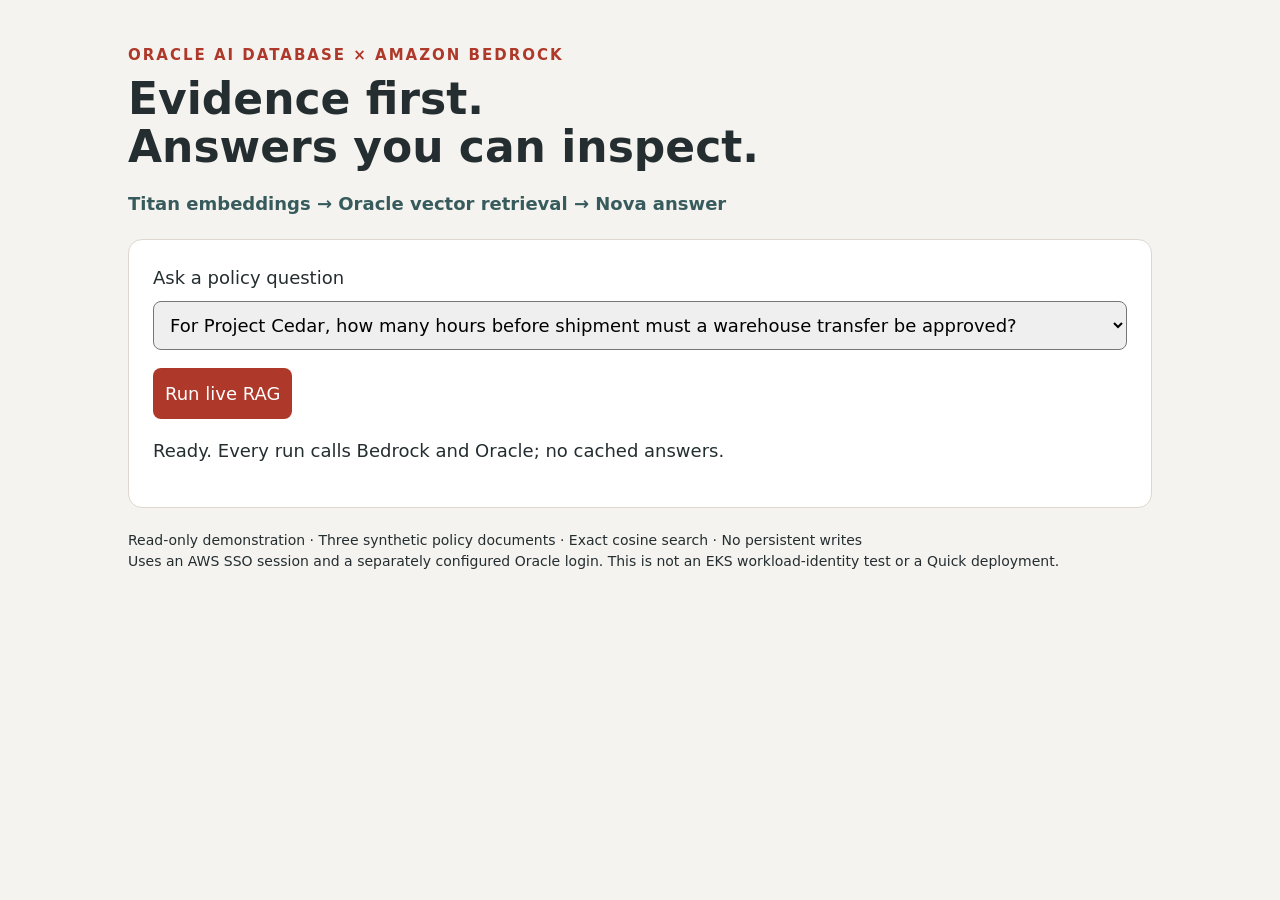
==== rag/index.html @ 85e560ea "Add verified Oracle Bedrock RAG demo, narrated walkthrough and recovery checkpoint" ====
<!doctype html><html lang="en"><meta charset="utf-8"><meta name="viewport" content="width=device-width, initial-scale=1"><title>Oracle + Bedrock | Evidence first</title>
<style>*{box-sizing:border-box}body{margin:0;background:#f5f3ef;color:#242d30;font:18px/1.5 system-ui}main{max-width:1080px;margin:auto;padding:40px 28px}h1{font-size:44px;line-height:1.1;margin:8px 0 16px}h2{font-size:24px}header small{color:#ae3829;font-weight:700;letter-spacing:2px}section{background:white;border:1px solid #ddd7cf;border-radius:14px;padding:24px;margin:22px 0}select,button{font:inherit;padding:12px;border-radius:8px;max-width:100%}select{width:100%;margin:10px 0 18px}button{background:#ae3829;color:white;border:0;cursor:pointer}button:disabled{opacity:.5}#answer{font-size:28px;font-weight:600}.evidence{border-top:1px solid #ddd;padding:16px 0}small,.muted{color:#56656c}.flow{color:#375b5c;font-weight:600}#status{min-height:28px}footer{font-size:14px}code{background:#efeeea;padding:3px 6px}@media(max-width:600px){main{padding:20px}h1{font-size:32px}}</style>
<main><header><small>ORACLE AI DATABASE × AMAZON BEDROCK</small><h1>Evidence first.<br>Answers you can inspect.</h1><p class="flow">Titan embeddings → Oracle vector retrieval → Nova answer</p></header>
<section><label for="question">Ask a policy question</label><select id="question"><option>For Project Cedar, how many hours before shipment must a warehouse transfer be approved?</option><option>For Project Cedar, how long is the warranty for replacement sensors?</option><option>On which day are Project Maple recycling collections?</option><option>What is the approved transfer policy for Project Aspen?</option></select><button id="ask">Run live RAG</button><p id="status" role="status">Ready. Every run calls Bedrock and Oracle; no cached answers.</p></section>
<section id="result" hidden><h2>Grounded answer</h2><p id="answer"></p><h2>Retrieved by Oracle</h2><div id="evidence"></div><p class="muted" id="verification"></p></section>
<footer>Read-only demonstration · Three synthetic policy documents · Exact cosine search · No persistent writes<br>Uses an AWS SSO session and a separately configured Oracle login. This is not an EKS workload-identity test or a Quick deployment.</footer></main><script src="/app.js"></script></html>
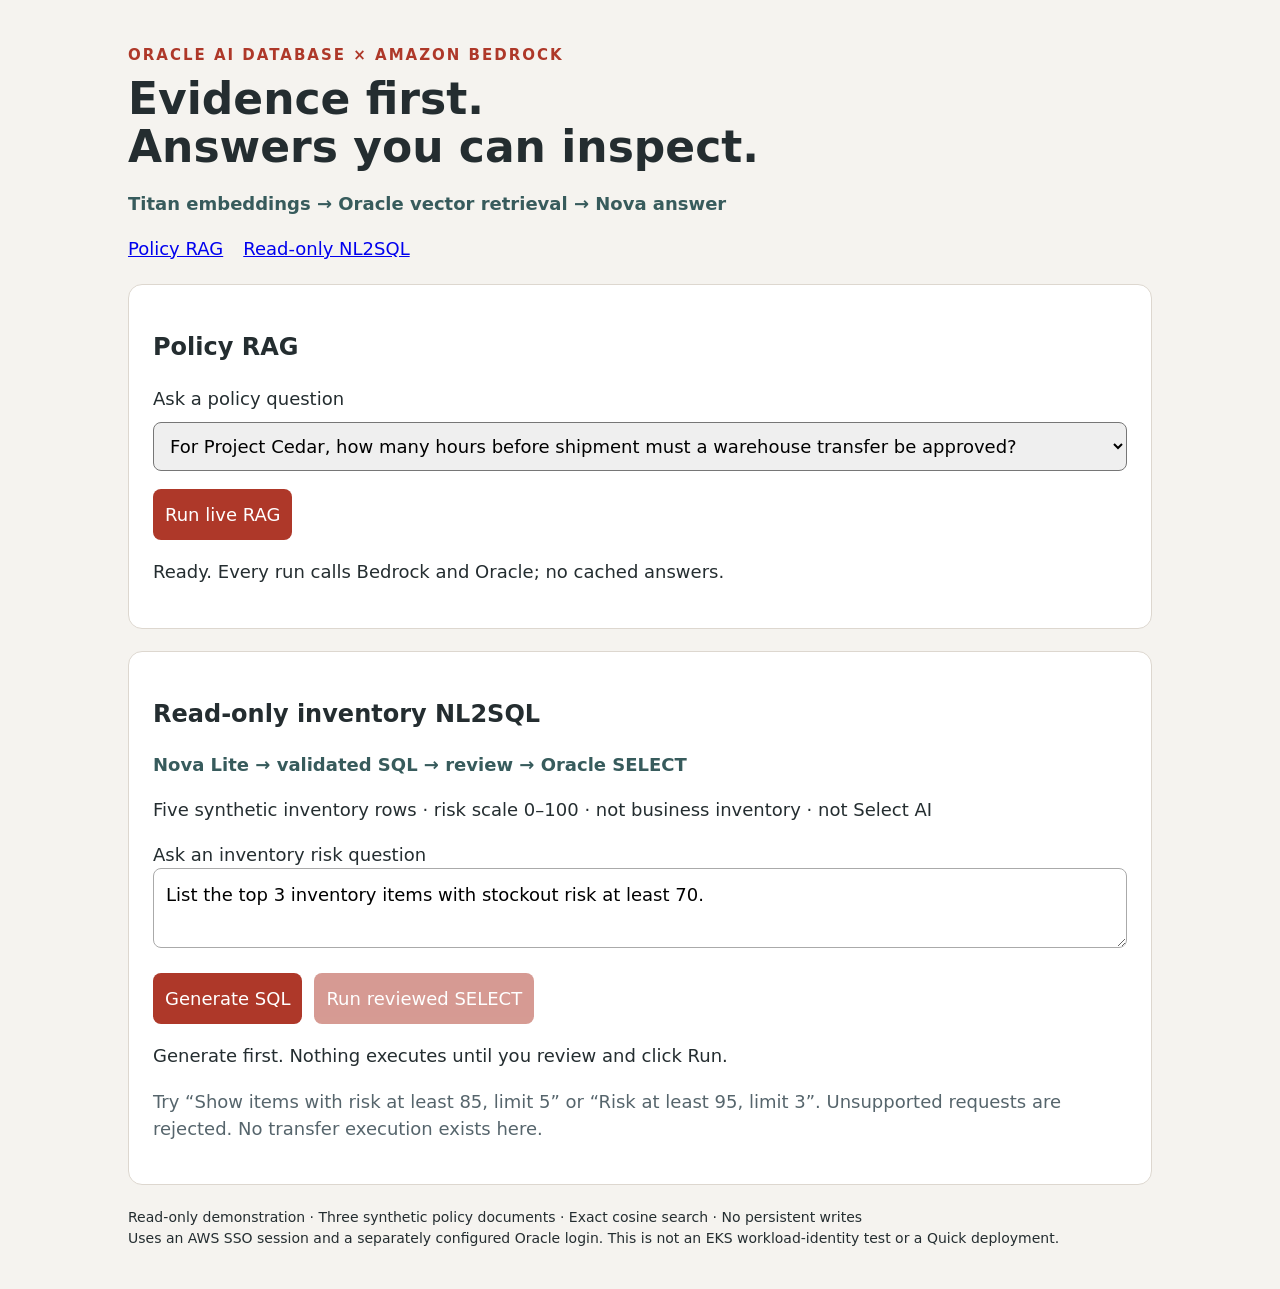
==== commit 094f1485: "Add bounded read-only Nova NL2SQL generation and review flow" ====
--- a/rag/index.html
+++ b/rag/index.html
@@ -1,6 +1,17 @@
-<!doctype html><html lang="en"><meta charset="utf-8"><meta name="viewport" content="width=device-width, initial-scale=1"><title>Oracle + Bedrock | Evidence first</title>
-<style>*{box-sizing:border-box}body{margin:0;background:#f5f3ef;color:#242d30;font:18px/1.5 system-ui}main{max-width:1080px;margin:auto;padding:40px 28px}h1{font-size:44px;line-height:1.1;margin:8px 0 16px}h2{font-size:24px}header small{color:#ae3829;font-weight:700;letter-spacing:2px}section{background:white;border:1px solid #ddd7cf;border-radius:14px;padding:24px;margin:22px 0}select,button{font:inherit;padding:12px;border-radius:8px;max-width:100%}select{width:100%;margin:10px 0 18px}button{background:#ae3829;color:white;border:0;cursor:pointer}button:disabled{opacity:.5}#answer{font-size:28px;font-weight:600}.evidence{border-top:1px solid #ddd;padding:16px 0}small,.muted{color:#56656c}.flow{color:#375b5c;font-weight:600}#status{min-height:28px}footer{font-size:14px}code{background:#efeeea;padding:3px 6px}@media(max-width:600px){main{padding:20px}h1{font-size:32px}}</style>
-<main><header><small>ORACLE AI DATABASE × AMAZON BEDROCK</small><h1>Evidence first.<br>Answers you can inspect.</h1><p class="flow">Titan embeddings → Oracle vector retrieval → Nova answer</p></header>
-<section><label for="question">Ask a policy question</label><select id="question"><option>For Project Cedar, how many hours before shipment must a warehouse transfer be approved?</option><option>For Project Cedar, how long is the warranty for replacement sensors?</option><option>On which day are Project Maple recycling collections?</option><option>What is the approved transfer policy for Project Aspen?</option></select><button id="ask">Run live RAG</button><p id="status" role="status">Ready. Every run calls Bedrock and Oracle; no cached answers.</p></section>
+<!doctype html><html lang="en"><meta charset="utf-8"><meta name="viewport" content="width=device-width, initial-scale=1"><title>Oracle + Bedrock | RAG and NL2SQL</title>
+<style>*{box-sizing:border-box}body{margin:0;background:#f5f3ef;color:#242d30;font:18px/1.5 system-ui}main{max-width:1080px;margin:auto;padding:40px 28px}h1{font-size:44px;line-height:1.1;margin:8px 0 16px}h2{font-size:24px}header small{color:#ae3829;font-weight:700;letter-spacing:2px}section{background:white;border:1px solid #ddd7cf;border-radius:14px;padding:24px;margin:22px 0}select,button{font:inherit;padding:12px;border-radius:8px;max-width:100%}select{width:100%;margin:10px 0 18px}button{background:#ae3829;color:white;border:0;cursor:pointer}button:disabled{opacity:.5}#answer{font-size:28px;font-weight:600}.evidence{border-top:1px solid #ddd;padding:16px 0}small,.muted{color:#56656c}.flow{color:#375b5c;font-weight:600}#status{min-height:28px}footer{font-size:14px}code{background:#efeeea;padding:3px 6px}@media(max-width:600px){main{padding:20px}h1{font-size:32px}}pre{white-space:pre-wrap;overflow-wrap:anywhere;background:#f5f3ef;padding:16px;font-size:15px}textarea{width:100%;font:inherit;padding:12px;border:1px solid #aaa;border-radius:8px}table{border-collapse:collapse;width:100%;font-size:16px}th,td{padding:10px;text-align:left;border-bottom:1px solid #ddd}.table-scroll{overflow-x:auto}nav a{margin-right:20px}#nl-status{min-height:28px}button+button{margin-left:12px}</style>
+<main><header><small>ORACLE AI DATABASE × AMAZON BEDROCK</small><h1>Evidence first.<br>Answers you can inspect.</h1><p class="flow">Titan embeddings → Oracle vector retrieval → Nova answer</p></header><nav><a href="#rag">Policy RAG</a><a href="#nl2sql">Read-only NL2SQL</a></nav>
+<section id="rag"><h2>Policy RAG</h2><label for="question">Ask a policy question</label><select id="question"><option>For Project Cedar, how many hours before shipment must a warehouse transfer be approved?</option><option>For Project Cedar, how long is the warranty for replacement sensors?</option><option>On which day are Project Maple recycling collections?</option><option>What is the approved transfer policy for Project Aspen?</option></select><button id="ask">Run live RAG</button><p id="status" role="status">Ready. Every run calls Bedrock and Oracle; no cached answers.</p></section>
 <section id="result" hidden><h2>Grounded answer</h2><p id="answer"></p><h2>Retrieved by Oracle</h2><div id="evidence"></div><p class="muted" id="verification"></p></section>
+<section id="nl2sql"><h2>Read-only inventory NL2SQL</h2>
+<p class="flow">Nova Lite → validated SQL → review → Oracle SELECT</p>
+<p>Five synthetic inventory rows · risk scale 0–100 · not business inventory · not Select AI</p>
+<label for="nl-question">Ask an inventory risk question</label>
+<textarea id="nl-question" rows="2" maxlength="500">List the top 3 inventory items with stockout risk at least 70.</textarea>
+<p><button id="nl-generate">Generate SQL</button><button id="nl-execute" disabled>Run reviewed SELECT</button></p>
+<p id="nl-status" role="status">Generate first. Nothing executes until you review and click Run.</p>
+<div id="nl-review" hidden><h3>SQL returned by Amazon Nova Lite</h3><pre id="nl-sql"></pre>
+<p id="nl-proof"></p><details><summary>Fixed Oracle query and bound parameters</summary><pre id="nl-bound"></pre></details></div>
+<div id="nl-results" hidden><h3>Rows returned by Oracle</h3><div class="table-scroll"><table><thead><tr><th>SKU</th><th>Product</th><th>Warehouse</th><th>Risk / 100</th></tr></thead><tbody id="nl-rows"></tbody></table></div><p id="nl-verification"></p></div>
+<p class="muted">Try “Show items with risk at least 85, limit 5” or “Risk at least 95, limit 3”. Unsupported requests are rejected. No transfer execution exists here.</p></section>
 <footer>Read-only demonstration · Three synthetic policy documents · Exact cosine search · No persistent writes<br>Uses an AWS SSO session and a separately configured Oracle login. This is not an EKS workload-identity test or a Quick deployment.</footer></main><script src="/app.js"></script></html>
